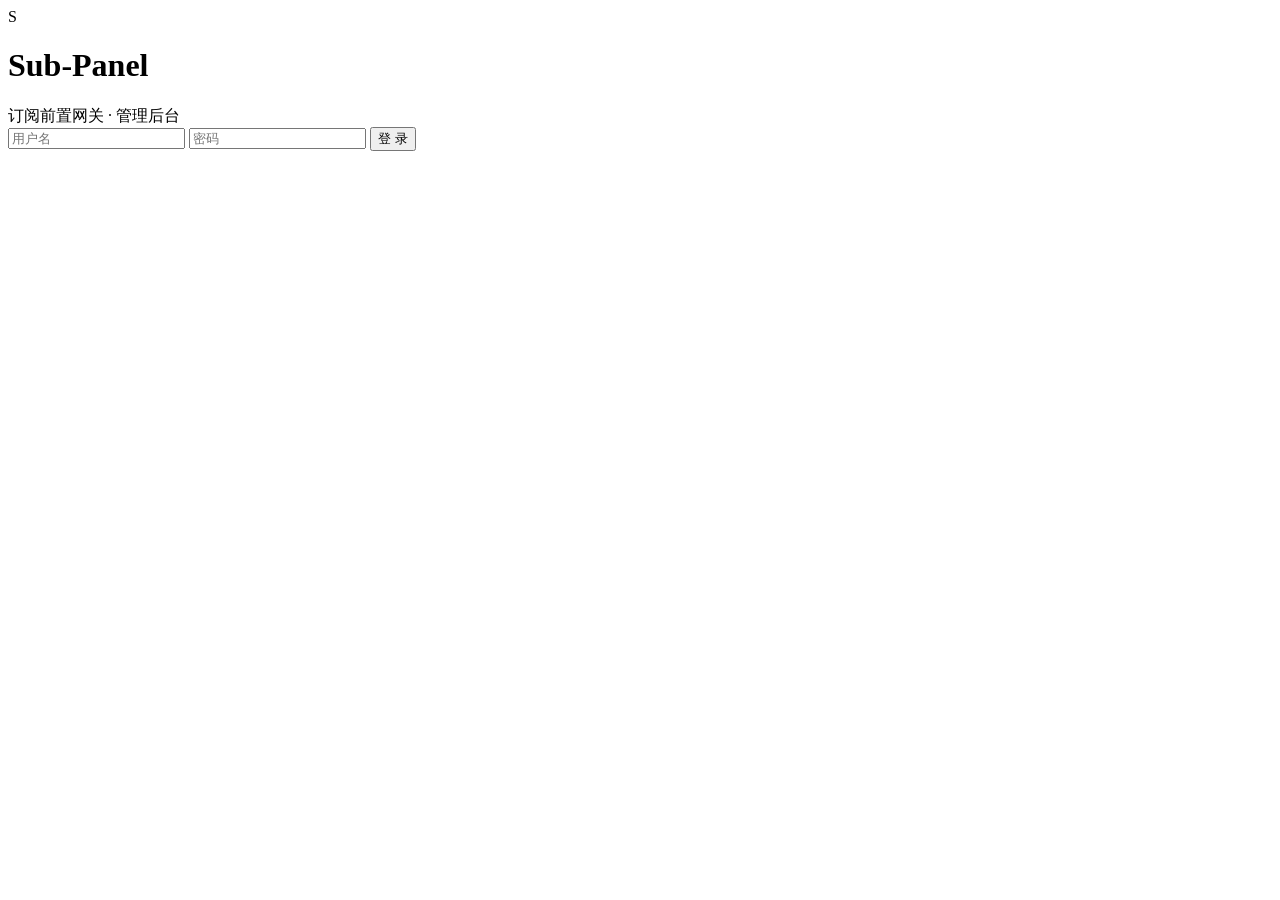
==== internal/webui/assets/login.html @ 7fee1ed8 "feat: 首次提交 - Sub-Panel V2Board 订阅前置网关 特性: - 反代清洗 + GeoIP (ip2region xdb) - 触发规则 / 黑名单 / IP 白名单 - 投毒 " ====
<!doctype html>
<html lang="zh-CN">
<head>
  <meta charset="utf-8">
  <title>Sub-Panel 登录</title>
  <meta name="viewport" content="width=device-width,initial-scale=1">
  <link rel="stylesheet" href="/static/app.css">
</head>
<body class="login-body">
  <div class="login-card">
    <div class="brand-row">
      <div class="logo">S</div>
      <h1>Sub-Panel</h1>
    </div>
    <div class="sub">订阅前置网关 · 管理后台</div>
    <form id="loginForm">
      <input name="username" placeholder="用户名" autocomplete="username" required>
      <input name="password" type="password" placeholder="密码" autocomplete="current-password" required>
      <button class="primary" type="submit">登 录</button>
    </form>
    <div id="err" class="err"></div>
  </div>
  <script>
    document.getElementById('loginForm').addEventListener('submit', async e => {
      e.preventDefault();
      const fd = new FormData(e.target);
      const r = await fetch('/api/login', {
        method: 'POST',
        headers: {'Content-Type': 'application/json'},
        body: JSON.stringify({username: fd.get('username'), password: fd.get('password')})
      });
      if (r.ok) {
        location.href = '/';
      } else {
        const j = await r.json().catch(() => ({error: '登录失败'}));
        document.getElementById('err').textContent = j.error || '登录失败';
      }
    });
  </script>
</body>
</html>
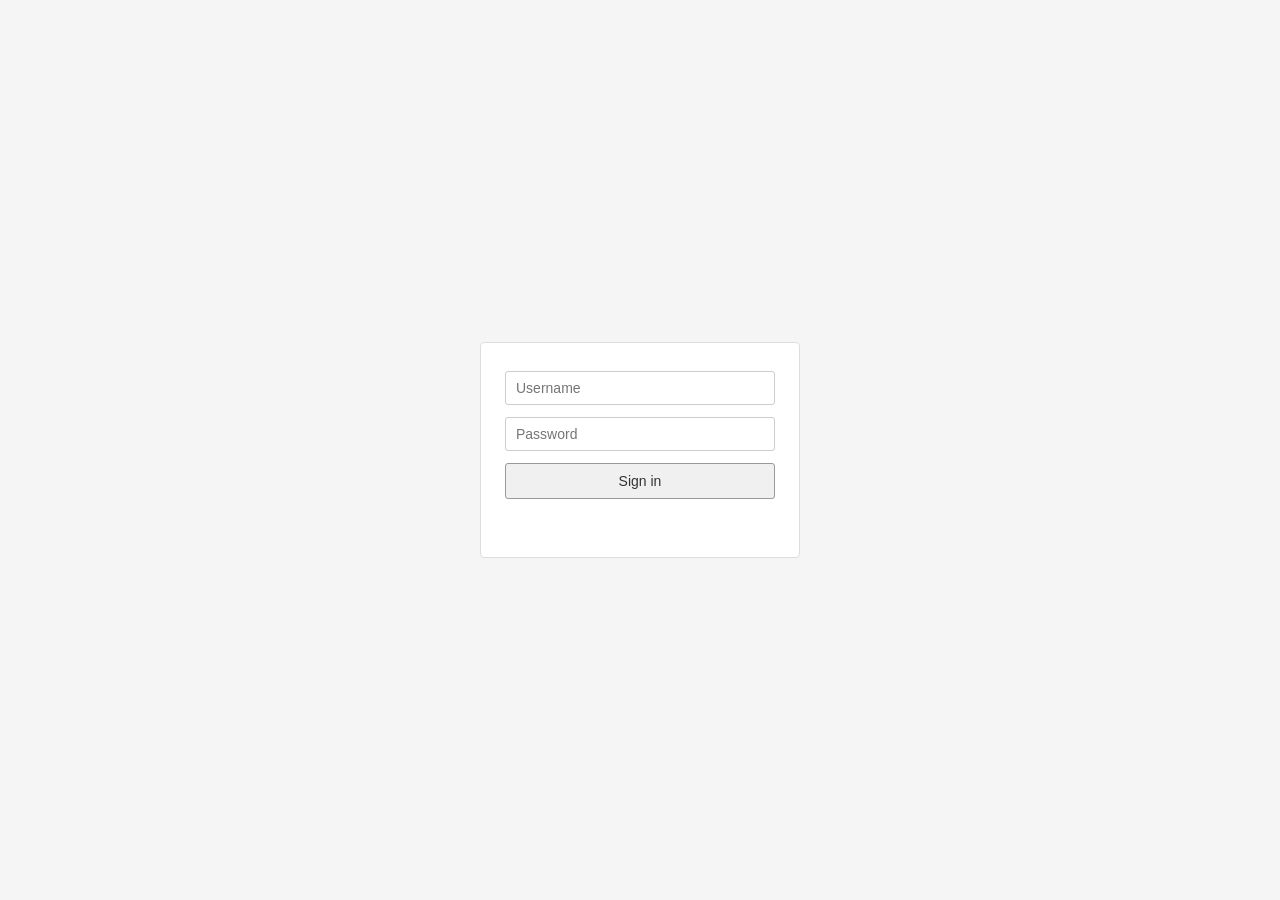
==== commit 07882dc3: "登录页去指纹 - login.html 删 Sub-Panel logo/标题/副标题/favicon - title 改通用 Sign in,英文 UI,noindex/no-referrer - " ====
--- a/internal/webui/assets/login.html
+++ b/internal/webui/assets/login.html
@@ -1,27 +1,82 @@
 <!doctype html>
-<html lang="zh-CN">
+<html lang="en">
 <head>
   <meta charset="utf-8">
-  <title>Sub-Panel 登录</title>
+  <title>Sign in</title>
   <meta name="viewport" content="width=device-width,initial-scale=1">
-  <link rel="stylesheet" href="/static/app.css">
+  <meta name="robots" content="noindex,nofollow">
+  <meta name="referrer" content="no-referrer">
+  <link rel="icon" href="data:,">
+  <style>
+    *,*::before,*::after { box-sizing: border-box; }
+    html,body { height: 100%; margin: 0; }
+    body {
+      font-family: -apple-system, BlinkMacSystemFont, "Segoe UI", Roboto, sans-serif;
+      background: #f5f5f5;
+      color: #333;
+      display: flex;
+      align-items: center;
+      justify-content: center;
+      padding: 20px;
+    }
+    .box {
+      width: 100%;
+      max-width: 320px;
+      background: #fff;
+      border: 1px solid #ddd;
+      border-radius: 4px;
+      padding: 28px 24px;
+    }
+    form { margin: 0; }
+    input {
+      display: block;
+      width: 100%;
+      padding: 8px 10px;
+      margin-bottom: 12px;
+      border: 1px solid #ccc;
+      border-radius: 3px;
+      font-size: 14px;
+      font-family: inherit;
+      background: #fff;
+      color: #333;
+    }
+    input:focus {
+      outline: none;
+      border-color: #888;
+    }
+    button {
+      display: block;
+      width: 100%;
+      padding: 9px;
+      border: 1px solid #999;
+      border-radius: 3px;
+      background: #f0f0f0;
+      color: #333;
+      font-size: 14px;
+      font-family: inherit;
+      cursor: pointer;
+    }
+    button:hover { background: #e8e8e8; }
+    button:active { background: #e0e0e0; }
+    .err {
+      margin-top: 12px;
+      color: #c00;
+      font-size: 13px;
+      min-height: 18px;
+    }
+  </style>
 </head>
-<body class="login-body">
-  <div class="login-card">
-    <div class="brand-row">
-      <div class="logo">S</div>
-      <h1>Sub-Panel</h1>
-    </div>
-    <div class="sub">订阅前置网关 · 管理后台</div>
-    <form id="loginForm">
-      <input name="username" placeholder="用户名" autocomplete="username" required>
-      <input name="password" type="password" placeholder="密码" autocomplete="current-password" required>
-      <button class="primary" type="submit">登 录</button>
+<body>
+  <div class="box">
+    <form id="f" autocomplete="off">
+      <input name="username" type="text" placeholder="Username" autocomplete="off" autocapitalize="off" autocorrect="off" spellcheck="false" required>
+      <input name="password" type="password" placeholder="Password" autocomplete="off" required>
+      <button type="submit">Sign in</button>
     </form>
-    <div id="err" class="err"></div>
+    <div id="e" class="err"></div>
   </div>
   <script>
-    document.getElementById('loginForm').addEventListener('submit', async e => {
+    document.getElementById('f').addEventListener('submit', async e => {
       e.preventDefault();
       const fd = new FormData(e.target);
       const r = await fetch('/api/login', {
@@ -32,8 +87,7 @@
       if (r.ok) {
         location.href = '/';
       } else {
-        const j = await r.json().catch(() => ({error: '登录失败'}));
-        document.getElementById('err').textContent = j.error || '登录失败';
+        document.getElementById('e').textContent = 'Invalid credentials';
       }
     });
   </script>
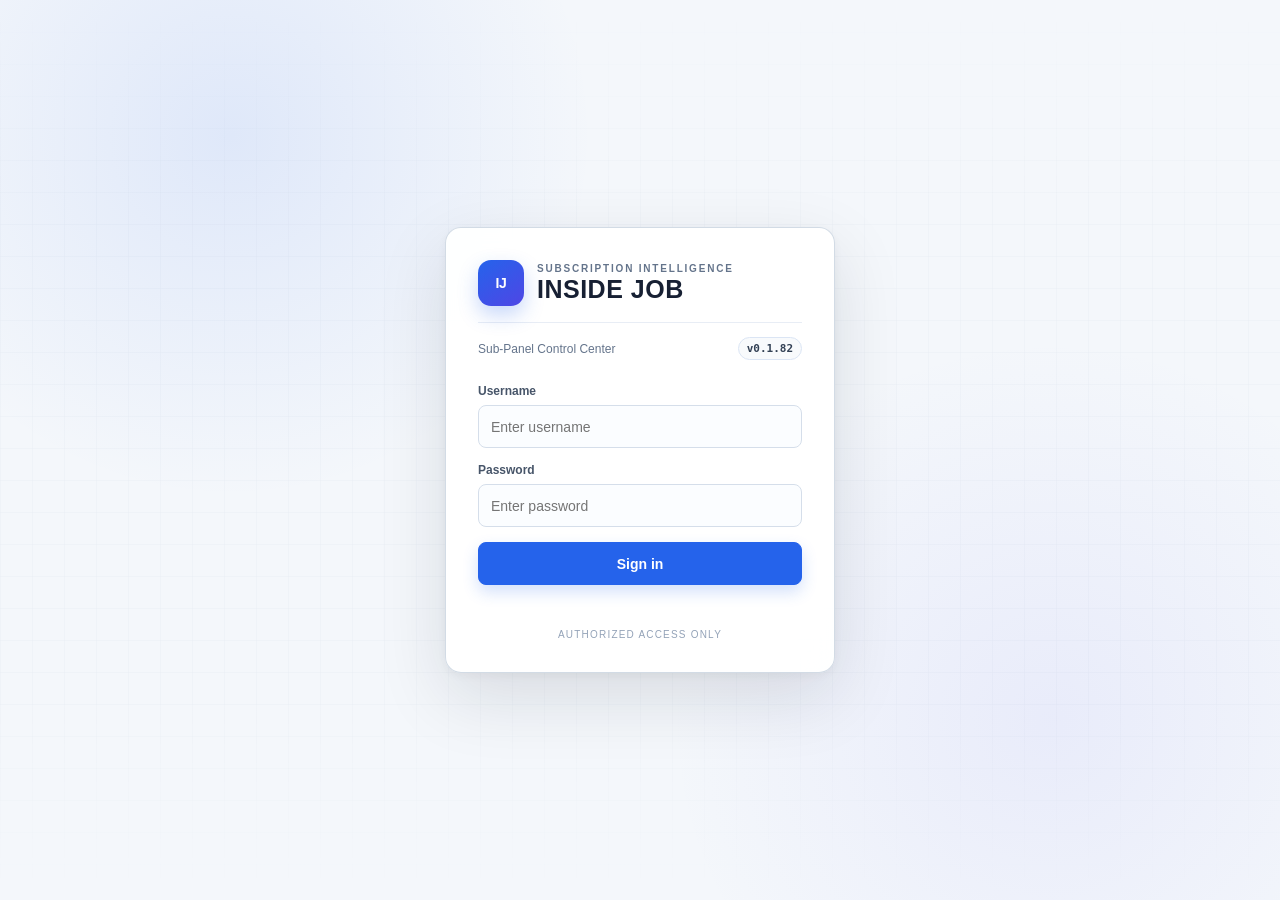
==== commit 32062ee2: "Release v0.1.83: improve UI, filtering, and upstream protection" ====
--- a/internal/webui/assets/login.html
+++ b/internal/webui/assets/login.html
@@ -1,79 +1,195 @@
 <!doctype html>
-<html lang="en">
+<html lang="zh-CN">
 <head>
   <meta charset="utf-8">
-  <title>Sign in</title>
+  <title>INSIDE JOB · Sub-Panel</title>
   <meta name="viewport" content="width=device-width,initial-scale=1">
   <meta name="robots" content="noindex,nofollow">
   <meta name="referrer" content="no-referrer">
   <link rel="icon" href="data:,">
   <style>
     *,*::before,*::after { box-sizing: border-box; }
-    html,body { height: 100%; margin: 0; }
+    html,body { width: 100%; height: 100%; min-height: 100%; margin: 0; }
     body {
       font-family: -apple-system, BlinkMacSystemFont, "Segoe UI", Roboto, sans-serif;
-      background: #f5f5f5;
-      color: #333;
+      background:
+        radial-gradient(circle at 18% 15%, rgba(37,99,235,.10), transparent 28%),
+        radial-gradient(circle at 82% 80%, rgba(99,102,241,.08), transparent 30%),
+        #f4f7fb;
+      color: #172033;
       display: flex;
       align-items: center;
       justify-content: center;
+      width: 100%;
+      min-height: 100vh;
+      min-height: 100dvh;
       padding: 20px;
+      overflow: auto;
+    }
+    body::before {
+      content: "";
+      position: fixed;
+      inset: 0;
+      pointer-events: none;
+      opacity: .32;
+      background-image:
+        linear-gradient(rgba(148,163,184,.12) 1px, transparent 1px),
+        linear-gradient(90deg, rgba(148,163,184,.12) 1px, transparent 1px);
+      background-size: 32px 32px;
+      mask-image: linear-gradient(to bottom, transparent, #000 22%, #000 78%, transparent);
     }
     .box {
-      width: 100%;
-      max-width: 320px;
-      background: #fff;
-      border: 1px solid #ddd;
-      border-radius: 4px;
-      padding: 28px 24px;
+      position: relative;
+      width: 100%;
+      max-width: 390px;
+      background: rgba(255,255,255,.94);
+      border: 1px solid rgba(203,213,225,.85);
+      border-radius: 16px;
+      padding: 32px;
+      box-shadow: 0 24px 70px rgba(15,23,42,.12), 0 3px 12px rgba(15,23,42,.05);
+      backdrop-filter: blur(14px);
+    }
+    .brand {
+      display: flex;
+      align-items: center;
+      gap: 13px;
+      margin-bottom: 8px;
+    }
+    .mark {
+      display: grid;
+      place-items: center;
+      width: 46px;
+      height: 46px;
+      border-radius: 13px;
+      background: linear-gradient(145deg, #2563eb, #4f46e5);
+      color: #fff;
+      box-shadow: 0 9px 20px rgba(37,99,235,.25);
+      font-size: 14px;
+      font-weight: 800;
+      letter-spacing: -.4px;
+    }
+    .eyebrow {
+      margin: 0 0 2px;
+      color: #64748b;
+      font-size: 10px;
+      font-weight: 700;
+      letter-spacing: 1.8px;
+    }
+    h1 {
+      margin: 0;
+      font-size: 25px;
+      line-height: 1.1;
+      letter-spacing: .5px;
+    }
+    .meta {
+      display: flex;
+      align-items: center;
+      justify-content: space-between;
+      gap: 12px;
+      margin: 16px 0 24px;
+      padding-top: 14px;
+      border-top: 1px solid #e8edf5;
+      color: #64748b;
+      font-size: 12px;
+    }
+    .version {
+      padding: 4px 8px;
+      border: 1px solid #dbe5f4;
+      border-radius: 999px;
+      background: #f8fafc;
+      color: #334155;
+      font: 600 11px/1.2 ui-monospace, SFMono-Regular, Menlo, monospace;
     }
     form { margin: 0; }
+    label {
+      display: block;
+      margin: 0 0 7px;
+      color: #475569;
+      font-size: 12px;
+      font-weight: 650;
+    }
     input {
       display: block;
       width: 100%;
-      padding: 8px 10px;
-      margin-bottom: 12px;
-      border: 1px solid #ccc;
-      border-radius: 3px;
+      height: 43px;
+      padding: 9px 12px;
+      margin-bottom: 15px;
+      border: 1px solid #d5deea;
+      border-radius: 8px;
       font-size: 14px;
       font-family: inherit;
-      background: #fff;
-      color: #333;
+      background: #fbfdff;
+      color: #172033;
+      transition: border-color .15s, box-shadow .15s, background .15s;
     }
     input:focus {
       outline: none;
-      border-color: #888;
+      border-color: #3b82f6;
+      background: #fff;
+      box-shadow: 0 0 0 3px rgba(59,130,246,.12);
     }
     button {
       display: block;
       width: 100%;
+      height: 43px;
+      margin-top: 4px;
       padding: 9px;
-      border: 1px solid #999;
-      border-radius: 3px;
-      background: #f0f0f0;
-      color: #333;
+      border: 1px solid #2563eb;
+      border-radius: 8px;
+      background: #2563eb;
+      color: #fff;
       font-size: 14px;
+      font-weight: 650;
       font-family: inherit;
       cursor: pointer;
-    }
-    button:hover { background: #e8e8e8; }
-    button:active { background: #e0e0e0; }
+      box-shadow: 0 7px 16px rgba(37,99,235,.2);
+      transition: background .15s, transform .15s, box-shadow .15s;
+    }
+    button:hover { background: #1d4ed8; box-shadow: 0 9px 20px rgba(37,99,235,.26); }
+    button:active { transform: translateY(1px); }
     .err {
-      margin-top: 12px;
-      color: #c00;
+      margin-top: 10px;
+      color: #dc2626;
       font-size: 13px;
       min-height: 18px;
+    }
+    .foot {
+      margin-top: 16px;
+      color: #94a3b8;
+      text-align: center;
+      font-size: 10px;
+      letter-spacing: 1.2px;
+    }
+    @media (max-width: 480px) {
+      body { padding: 14px; align-items: center; justify-content: center; }
+      .box { max-width: 360px; padding: 25px 20px; border-radius: 14px; }
+      h1 { font-size: 22px; }
+      .meta { margin-bottom: 20px; }
     }
   </style>
 </head>
 <body>
   <div class="box">
+    <div class="brand">
+      <div class="mark">IJ</div>
+      <div>
+        <p class="eyebrow">SUBSCRIPTION INTELLIGENCE</p>
+        <h1>INSIDE JOB</h1>
+      </div>
+    </div>
+    <div class="meta">
+      <span>Sub-Panel Control Center</span>
+      <span class="version">v0.1.82</span>
+    </div>
     <form id="f" autocomplete="off">
-      <input name="username" type="text" placeholder="Username" autocomplete="off" autocapitalize="off" autocorrect="off" spellcheck="false" required>
-      <input name="password" type="password" placeholder="Password" autocomplete="off" required>
+      <label for="username">Username</label>
+      <input id="username" name="username" type="text" placeholder="Enter username" autocomplete="off" autocapitalize="off" autocorrect="off" spellcheck="false" required>
+      <label for="password">Password</label>
+      <input id="password" name="password" type="password" placeholder="Enter password" autocomplete="off" required>
       <button type="submit">Sign in</button>
     </form>
     <div id="e" class="err"></div>
+    <div class="foot">AUTHORIZED ACCESS ONLY</div>
   </div>
   <script>
     document.getElementById('f').addEventListener('submit', async e => {
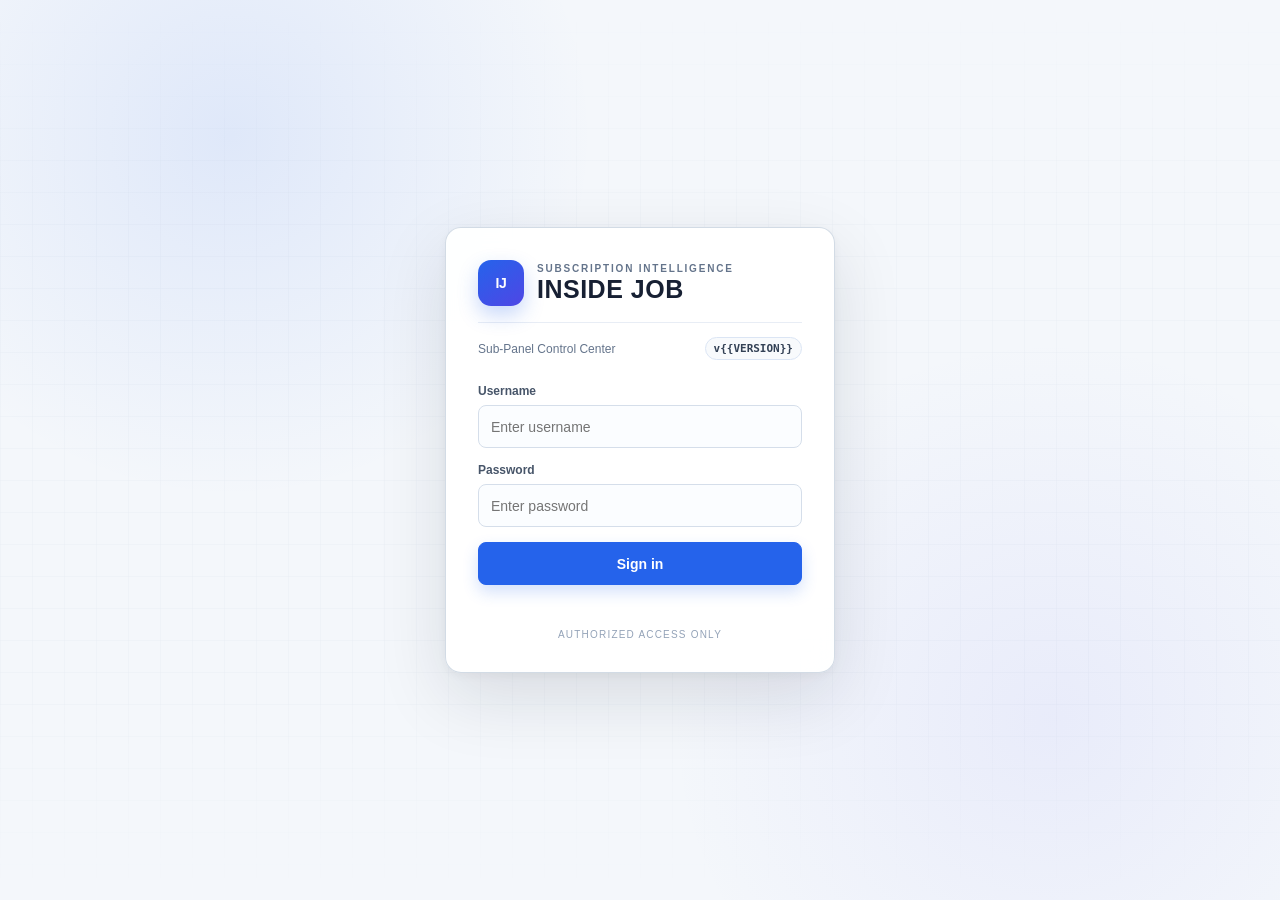
==== commit 8628390c: "Add panel timeline analysis and optimize large-data queries" ====
--- a/internal/webui/assets/login.html
+++ b/internal/webui/assets/login.html
@@ -179,7 +179,7 @@
     </div>
     <div class="meta">
       <span>Sub-Panel Control Center</span>
-      <span class="version">v0.1.82</span>
+      <span class="version">v{{VERSION}}</span>
     </div>
     <form id="f" autocomplete="off">
       <label for="username">Username</label>
